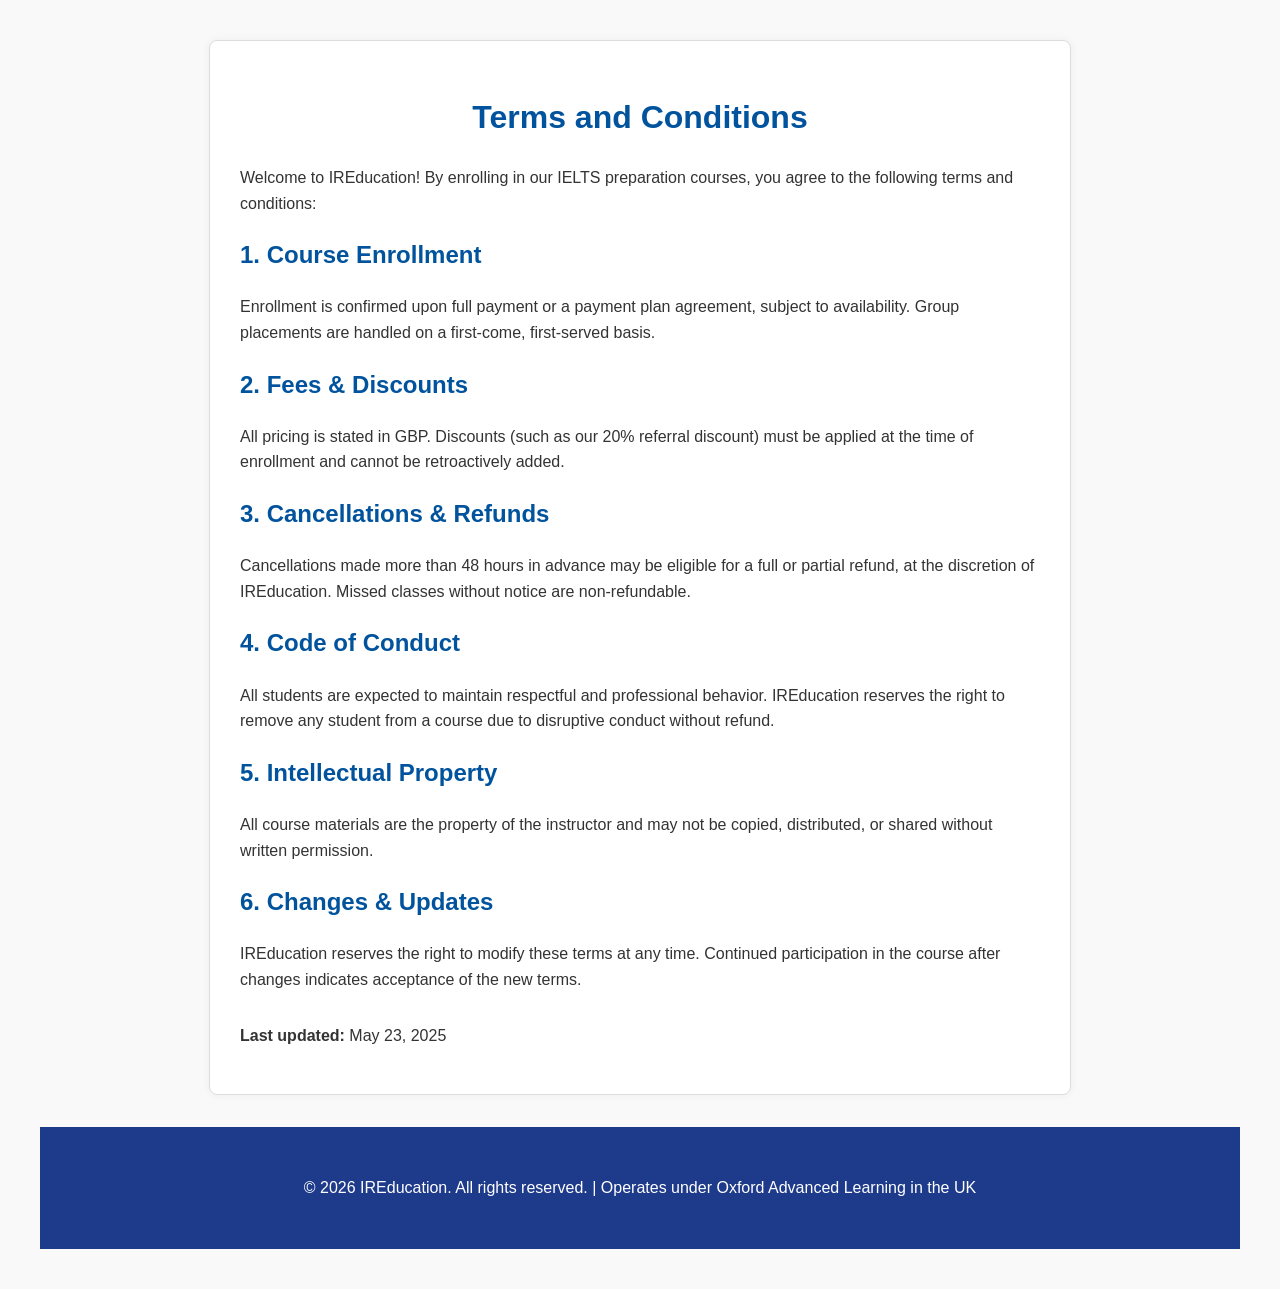
==== terms-and-conditions-ielts.html @ e7466556 "Rename IELTS T&C" ====
<!DOCTYPE html>
<html lang="en">
<head>
  <meta charset="UTF-8">
  <title>Terms and Conditions | IREducation</title>
  <link href="assets/styles.css" rel="stylesheet">
</head>
<body style="font-family: Arial, sans-serif; line-height: 1.6; margin: 40px; color: #333; background-color: #f9f9f9;">

  <div style="max-width: 800px; margin: auto; background-color: #fff; padding: 30px; border: 1px solid #ddd; border-radius: 8px; box-shadow: 0 0 10px rgba(0,0,0,0.05);">
    <h1 style="text-align: center; color: #00539C;">Terms and Conditions</h1>
    <p>Welcome to IREducation! By enrolling in our IELTS preparation courses, you agree to the following terms and conditions:</p>

    <h2 style="color: #00539C;">1. Course Enrollment</h2>
    <p>Enrollment is confirmed upon full payment or a payment plan agreement, subject to availability. Group placements are handled on a first-come, first-served basis.</p>

    <h2 style="color: #00539C;">2. Fees & Discounts</h2>
    <p>All pricing is stated in GBP. Discounts (such as our 20% referral discount) must be applied at the time of enrollment and cannot be retroactively added.</p>

    <h2 style="color: #00539C;">3. Cancellations & Refunds</h2>
    <p>Cancellations made more than 48 hours in advance may be eligible for a full or partial refund, at the discretion of IREducation. Missed classes without notice are non-refundable.</p>

    <h2 style="color: #00539C;">4. Code of Conduct</h2>
    <p>All students are expected to maintain respectful and professional behavior. IREducation reserves the right to remove any student from a course due to disruptive conduct without refund.</p>

    <h2 style="color: #00539C;">5. Intellectual Property</h2>
    <p>All course materials are the property of the instructor and may not be copied, distributed, or shared without written permission.</p>

    <h2 style="color: #00539C;">6. Changes & Updates</h2>
    <p>IREducation reserves the right to modify these terms at any time. Continued participation in the course after changes indicates acceptance of the new terms.</p>

    <p style="margin-top: 30px;"><strong>Last updated:</strong> May 23, 2025</p>
  </div>

<footer>
  <p>&copy; <span id="current-year"></span> IREducation. All rights reserved. | Operates under Oxford Advanced Learning in the UK</p>

  <script>
  document.getElementById('current-year').textContent = new Date().getFullYear();
  </script>
</footer>
</body>
</html>
---- assets/styles.css ----
body {
  font-family: 'Inter', sans-serif;
  margin: 0;
  padding: 0;
  background-color: #f7f8fc;
  color: #333;
  line-height: 1.6;
}
header {
  background-color: #1e3a8a;
  color: #fff;
  padding: 2rem;
  text-align: center;
}
nav {
  display: flex;
  flex-direction: column;
  padding: 1rem;
  background-color: #f5f5f5;
  font-weight: 600;
}

.nav-language,
.nav-main {
  display: flex;
  flex-wrap: wrap;
  gap: 1rem;
  justify-content: center;
  margin: 0.5rem 0;
}

/* Optional: adjust nav links on small screens */
@media (min-width: 600px) {
  nav {
    flex-direction: row;
    justify-content: space-between;
    align-items: center;
  }

  .nav-language,
  .nav-main {
    margin: 0;
  }

  .nav-language {
    justify-content: flex-start;
  }

  .nav-main {
    justify-content: flex-end;
  }
}
nav a {
  color: black;
  text-decoration: none;
  margin: 0 1rem;
  font-weight: 600;
}
nav a:hover {
  text-decoration: underline;
}
section {
  max-width: 1000px;
  margin: 2rem auto;
  padding: 1rem 2rem;
  background-color: #fff;
  border-radius: 12px;
  box-shadow: 0 2px 8px rgba(0,0,0,0.1);
}
h1, h2 {
  color: #1e3a8a;
}
footer {
  text-align: center;
  padding: 2rem;
  background-color: #1e3a8a;
  color: white;
  margin-top: 2rem;
}
.button {
  display: inline-flex;
  align-items: center;
  justify-content: center;
  min-height: 44px;
  background-color: #0056b3;
  color: white;
  padding: 0.65rem 1.25rem;
  text-decoration: none;
  border: 1px solid #0056b3;
  border-radius: 6px;
  font-weight: 700;
  line-height: 1.2;
  transition: all 0.2s ease;
}
.button:hover {
  background-color: #00428a;
  border-color: #00428a;
  text-decoration: none;
}
.button.secondary {
  background-color: #ffffff;
  color: #0056b3;
}
.button.secondary:hover {
  background-color: #eef6ff;
  border-color: #00428a;
  color: #00428a;
}
.cta-row {
  display: flex;
  flex-wrap: wrap;
  gap: 0.75rem;
  justify-content: center;
  margin-top: 1.25rem;
}
.platform-grid {
  display: grid;
  grid-template-columns: repeat(3, minmax(0, 1fr));
  gap: 20px;
  margin-top: 1.5rem;
  padding-bottom: 1rem;
}
.platform-card {
  background: #ffffff;
  border-radius: 12px;
  overflow: hidden;
  text-decoration: none;
  color: inherit;
  box-shadow: 0 4px 15px rgba(0,0,0,0.05);
  transition: all 0.3s ease;
  display: flex;
  flex-direction: column;
  border: 1px solid rgba(0,0,0,0.05);
  min-width: 0;
}
.platform-card:hover {
  transform: translateY(-5px);
  box-shadow: 0 10px 25px rgba(0,0,0,0.1);
  border-color: #0056b3;
  text-decoration: none;
}
.card-image {
  background-color: #ffffff;
  height: 150px;
  display: flex;
  align-items: center;
  justify-content: center;
  padding: 20px;
  border-bottom: 1px solid rgba(0,0,0,0.05);
  overflow: hidden;
  min-width: 0;
}
.card-image img {
  display: block;
  width: auto;
  height: auto;
  max-width: min(100%, 190px);
  max-height: 96px;
  object-fit: contain;
}
.card-content {
  padding: 25px;
  flex-grow: 1;
}
.card-content h2 {
  font-size: 1.4rem;
  font-weight: 600;
  margin-bottom: 10px;
  color: #333333;
  transition: all 0.3s ease;
}
.platform-card:hover .card-content h2 {
  color: #0056b3;
}
.card-content p {
  color: #666666;
  font-size: 0.95rem;
  margin: 0;
}
@media (min-width: 769px) {
  .featured-platform {
    grid-column: 1 / -1;
    flex-direction: row;
  }

  .featured-platform .card-image {
    width: 40%;
    flex: 0 0 40%;
    border-bottom: none;
    border-right: 1px solid rgba(0,0,0,0.05);
    height: auto;
    min-height: 250px;
  }

  .featured-platform .card-image img {
    max-width: min(100%, 360px);
    max-height: 210px;
  }

  .featured-platform .card-content {
    width: 60%;
    display: flex;
    flex-direction: column;
    justify-content: center;
    padding: 40px;
  }

  .featured-platform .card-content h2 {
    font-size: 2rem;
    margin-bottom: 15px;
  }

  .featured-platform .card-content p {
    font-size: 1.1rem;
    line-height: 1.7;
  }
}
@media (max-width: 768px) {
  .platform-grid {
    grid-template-columns: 1fr;
  }
}
html {
  scroll-behavior: smooth;
}
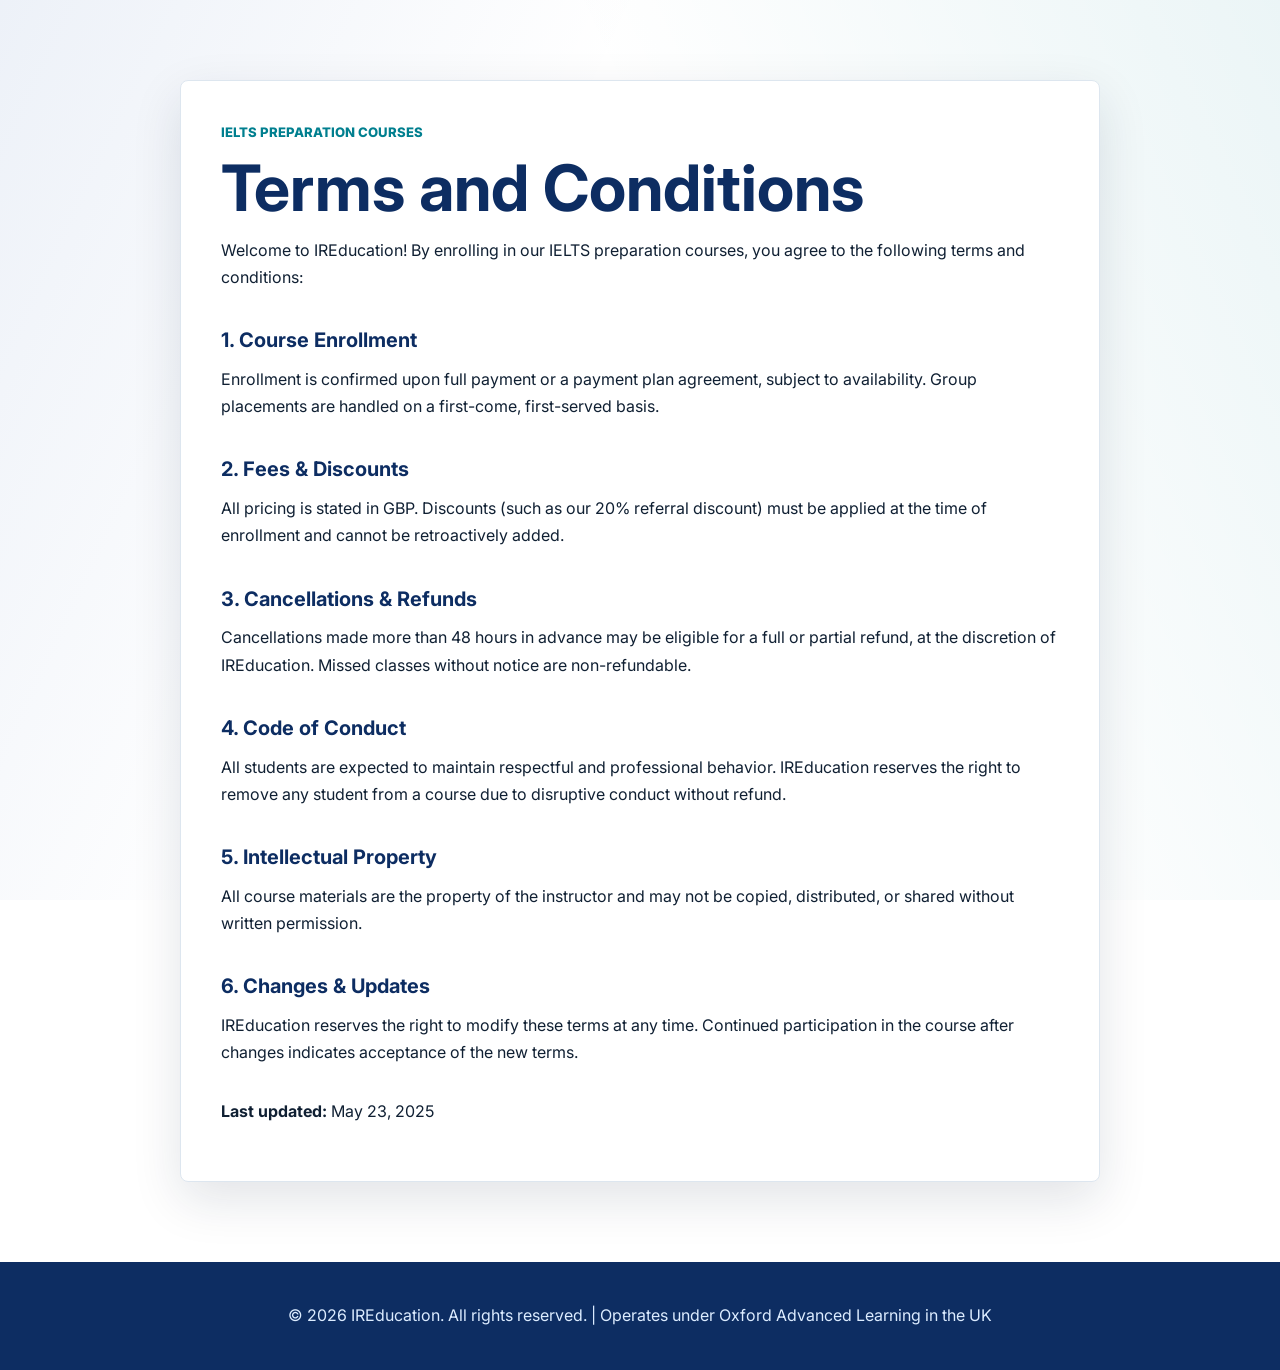
==== commit 34290601: "Refresh website design" ====
--- a/terms-and-conditions-ielts.html
+++ b/terms-and-conditions-ielts.html
@@ -2,35 +2,40 @@
 <html lang="en">
 <head>
   <meta charset="UTF-8">
+  <meta name="viewport" content="width=device-width, initial-scale=1.0">
   <title>Terms and Conditions | IREducation</title>
+  <link href="https://fonts.googleapis.com/css2?family=Inter:wght@400;600;800&display=swap" rel="stylesheet">
   <link href="assets/styles.css" rel="stylesheet">
 </head>
-<body style="font-family: Arial, sans-serif; line-height: 1.6; margin: 40px; color: #333; background-color: #f9f9f9;">
+<body>
 
-  <div style="max-width: 800px; margin: auto; background-color: #fff; padding: 30px; border: 1px solid #ddd; border-radius: 8px; box-shadow: 0 0 10px rgba(0,0,0,0.05);">
-    <h1 style="text-align: center; color: #00539C;">Terms and Conditions</h1>
+  <main class="simple-page">
+  <article class="terms-panel">
+    <p class="eyebrow">IELTS preparation courses</p>
+    <h1>Terms and Conditions</h1>
     <p>Welcome to IREducation! By enrolling in our IELTS preparation courses, you agree to the following terms and conditions:</p>
 
-    <h2 style="color: #00539C;">1. Course Enrollment</h2>
+    <h2>1. Course Enrollment</h2>
     <p>Enrollment is confirmed upon full payment or a payment plan agreement, subject to availability. Group placements are handled on a first-come, first-served basis.</p>
 
-    <h2 style="color: #00539C;">2. Fees & Discounts</h2>
+    <h2>2. Fees & Discounts</h2>
     <p>All pricing is stated in GBP. Discounts (such as our 20% referral discount) must be applied at the time of enrollment and cannot be retroactively added.</p>
 
-    <h2 style="color: #00539C;">3. Cancellations & Refunds</h2>
+    <h2>3. Cancellations & Refunds</h2>
     <p>Cancellations made more than 48 hours in advance may be eligible for a full or partial refund, at the discretion of IREducation. Missed classes without notice are non-refundable.</p>
 
-    <h2 style="color: #00539C;">4. Code of Conduct</h2>
+    <h2>4. Code of Conduct</h2>
     <p>All students are expected to maintain respectful and professional behavior. IREducation reserves the right to remove any student from a course due to disruptive conduct without refund.</p>
 
-    <h2 style="color: #00539C;">5. Intellectual Property</h2>
+    <h2>5. Intellectual Property</h2>
     <p>All course materials are the property of the instructor and may not be copied, distributed, or shared without written permission.</p>
 
-    <h2 style="color: #00539C;">6. Changes & Updates</h2>
+    <h2>6. Changes & Updates</h2>
     <p>IREducation reserves the right to modify these terms at any time. Continued participation in the course after changes indicates acceptance of the new terms.</p>
 
-    <p style="margin-top: 30px;"><strong>Last updated:</strong> May 23, 2025</p>
-  </div>
+    <p class="last-updated"><strong>Last updated:</strong> May 23, 2025</p>
+  </article>
+  </main>
 
 <footer>
   <p>&copy; <span id="current-year"></span> IREducation. All rights reserved. | Operates under Oxford Advanced Learning in the UK</p>
@@ -40,4 +45,4 @@
   </script>
 </footer>
 </body>
-</html>+</html>
--- a/assets/styles.css
+++ b/assets/styles.css
@@ -1,155 +1,350 @@
+:root {
+  --ink: #102033;
+  --muted: #596679;
+  --line: #dde6ef;
+  --paper: #ffffff;
+  --soft: #f5f8fb;
+  --blue: #174ea6;
+  --blue-dark: #0d2d62;
+  --teal: #007f8f;
+  --gold: #c68111;
+  --shadow: 0 18px 50px rgba(18, 36, 58, 0.12);
+}
+
+* {
+  box-sizing: border-box;
+}
+
+html {
+  scroll-behavior: smooth;
+}
+
 body {
-  font-family: 'Inter', sans-serif;
+  font-family: "Inter", Arial, sans-serif;
   margin: 0;
-  padding: 0;
-  background-color: #f7f8fc;
-  color: #333;
-  line-height: 1.6;
-}
+  background: var(--paper);
+  color: var(--ink);
+  line-height: 1.7;
+  text-rendering: optimizeLegibility;
+}
+
+body::before {
+  content: "";
+  position: fixed;
+  inset: 0;
+  z-index: -1;
+  background:
+    linear-gradient(115deg, rgba(23, 78, 166, 0.08), transparent 38%),
+    linear-gradient(245deg, rgba(0, 127, 143, 0.08), transparent 42%),
+    #ffffff;
+}
+
+a {
+  color: var(--blue);
+  text-underline-offset: 0.2em;
+}
+
+a:hover {
+  color: var(--teal);
+}
+
 header {
-  background-color: #1e3a8a;
-  color: #fff;
-  padding: 2rem;
+  min-height: 82vh;
+  display: flex;
+  align-items: center;
+  justify-content: center;
+  padding: 6.5rem 1.5rem 5rem;
+  color: #ffffff;
   text-align: center;
-}
+  background: var(--blue-dark);
+  background-position: center;
+  background-size: cover;
+  overflow: hidden;
+  border-bottom: 1px solid rgba(255, 255, 255, 0.16);
+}
+
+header.compact-hero {
+  min-height: auto;
+  padding: 4rem 1.5rem;
+}
+
+header.compact-hero .brand-logo {
+  width: min(220px, 58vw);
+}
+
+header.compact-hero h1 {
+  font-size: clamp(2.75rem, 7vw, 5rem);
+}
+
+.hero-inner {
+  width: min(980px, 100%);
+}
+
+.brand-logo {
+  width: min(300px, 68vw);
+  height: auto;
+  margin-bottom: 1.75rem;
+  border-radius: 8px;
+  background: #ffffff;
+  box-shadow: 0 18px 50px rgba(0, 0, 0, 0.24);
+}
+
+.eyebrow {
+  margin: 0 0 0.65rem;
+  color: #c8edf1;
+  font-size: 0.82rem;
+  font-weight: 800;
+  letter-spacing: 0;
+  text-transform: uppercase;
+}
+
+header h1 {
+  margin: 0;
+  color: #ffffff;
+  font-size: clamp(3rem, 8vw, 6.8rem);
+  line-height: 0.95;
+  letter-spacing: 0;
+}
+
+.hero-copy {
+  max-width: 760px;
+  margin: 1.35rem auto 0;
+  color: #eef7ff;
+  font-size: clamp(1.1rem, 2.5vw, 1.55rem);
+  font-weight: 600;
+}
+
+.hero-actions,
+.cta-row {
+  display: flex;
+  flex-wrap: wrap;
+  gap: 0.85rem;
+  justify-content: center;
+}
+
+.hero-actions {
+  margin-top: 2rem;
+}
+
 nav {
+  position: sticky;
+  top: 0;
+  z-index: 20;
   display: flex;
   flex-direction: column;
-  padding: 1rem;
-  background-color: #f5f5f5;
-  font-weight: 600;
+  gap: 0.65rem;
+  padding: 0.85rem clamp(1rem, 3vw, 2.25rem);
+  background: rgba(255, 255, 255, 0.9);
+  border-bottom: 1px solid rgba(221, 230, 239, 0.85);
+  backdrop-filter: blur(16px);
+  font-weight: 700;
 }
 
 .nav-language,
 .nav-main {
   display: flex;
   flex-wrap: wrap;
-  gap: 1rem;
+  gap: 0.55rem 1rem;
   justify-content: center;
-  margin: 0.5rem 0;
-}
-
-/* Optional: adjust nav links on small screens */
-@media (min-width: 600px) {
-  nav {
-    flex-direction: row;
-    justify-content: space-between;
-    align-items: center;
-  }
-
-  .nav-language,
-  .nav-main {
-    margin: 0;
-  }
-
-  .nav-language {
-    justify-content: flex-start;
-  }
-
-  .nav-main {
-    justify-content: flex-end;
-  }
-}
+  align-items: center;
+}
+
 nav a {
-  color: black;
+  color: var(--ink);
   text-decoration: none;
-  margin: 0 1rem;
-  font-weight: 600;
-}
+  font-size: 0.92rem;
+  line-height: 1.2;
+  white-space: nowrap;
+}
+
 nav a:hover {
-  text-decoration: underline;
-}
+  color: var(--blue);
+  text-decoration: none;
+}
+
 section {
-  max-width: 1000px;
-  margin: 2rem auto;
-  padding: 1rem 2rem;
-  background-color: #fff;
-  border-radius: 12px;
-  box-shadow: 0 2px 8px rgba(0,0,0,0.1);
-}
-h1, h2 {
-  color: #1e3a8a;
-}
-footer {
-  text-align: center;
-  padding: 2rem;
-  background-color: #1e3a8a;
-  color: white;
-  margin-top: 2rem;
-}
-.button {
+  width: min(1080px, calc(100% - 2rem));
+  margin: 0 auto;
+  padding: clamp(3rem, 7vw, 5.5rem) 0;
+  border-bottom: 1px solid var(--line);
+  scroll-margin-top: 6rem;
+}
+
+section:last-of-type {
+  border-bottom: 0;
+}
+
+section > h2 {
+  max-width: 820px;
+  margin: 0 0 1rem;
+  color: var(--blue-dark);
+  font-size: clamp(2rem, 4.5vw, 3.35rem);
+  line-height: 1.05;
+  letter-spacing: 0;
+}
+
+section > h3 {
+  margin: 0 0 0.75rem;
+  color: var(--teal);
+  font-size: 1.08rem;
+  text-transform: uppercase;
+}
+
+section > p,
+section > ul {
+  max-width: 850px;
+}
+
+p {
+  margin: 0 0 1rem;
+}
+
+ul {
+  padding-left: 1.25rem;
+  color: var(--muted);
+}
+
+li + li {
+  margin-top: 0.35rem;
+}
+
+strong {
+  color: var(--ink);
+}
+
+.iframe-wrapper {
+  position: relative;
+  width: 100%;
+  margin: 2.5rem 0 0;
+  aspect-ratio: 16 / 9;
+  overflow: hidden;
+  border: 1px solid rgba(221, 230, 239, 0.85);
+  border-radius: 8px;
+  box-shadow: var(--shadow);
+}
+
+.iframe-wrapper iframe {
+  position: absolute;
+  inset: 0;
+  width: 100%;
+  height: 100%;
+  border: 0;
+}
+
+.profile-section {
+  margin-top: 1rem;
+  padding: 1.25rem;
+  background: var(--soft);
+  border: 1px solid var(--line);
+  border-radius: 8px;
+}
+
+.profile-section:first-of-type {
+  margin-top: 2.5rem;
+}
+
+.profile h3 {
+  margin: 0 0 0.45rem;
+  color: var(--blue-dark);
+  font-size: 1.25rem;
+}
+
+.profile p {
+  color: #38475a;
+}
+
+.profile p:last-child {
+  margin-bottom: 0;
+}
+
+.button,
+.home-button {
   display: inline-flex;
   align-items: center;
   justify-content: center;
-  min-height: 44px;
-  background-color: #0056b3;
-  color: white;
-  padding: 0.65rem 1.25rem;
+  min-height: 46px;
+  padding: 0.72rem 1.1rem;
+  color: #ffffff;
+  background: var(--blue);
+  border: 1px solid var(--blue);
+  border-radius: 8px;
+  font-weight: 800;
+  line-height: 1.2;
+  text-align: center;
   text-decoration: none;
-  border: 1px solid #0056b3;
-  border-radius: 6px;
-  font-weight: 700;
-  line-height: 1.2;
-  transition: all 0.2s ease;
-}
-.button:hover {
-  background-color: #00428a;
-  border-color: #00428a;
+  transition: transform 0.2s ease, background-color 0.2s ease, border-color 0.2s ease;
+}
+
+.button:hover,
+.home-button:hover {
+  color: #ffffff;
+  background: var(--teal);
+  border-color: var(--teal);
   text-decoration: none;
-}
+  transform: translateY(-1px);
+}
+
 .button.secondary {
-  background-color: #ffffff;
-  color: #0056b3;
-}
+  color: var(--blue-dark);
+  background: #ffffff;
+  border-color: rgba(255, 255, 255, 0.78);
+}
+
+section .button.secondary {
+  border-color: var(--line);
+}
+
 .button.secondary:hover {
-  background-color: #eef6ff;
-  border-color: #00428a;
-  color: #00428a;
-}
+  color: #ffffff;
+  background: var(--gold);
+  border-color: var(--gold);
+}
+
 .cta-row {
-  display: flex;
-  flex-wrap: wrap;
-  gap: 0.75rem;
-  justify-content: center;
-  margin-top: 1.25rem;
-}
+  margin-top: 1.5rem;
+  justify-content: flex-start;
+}
+
 .platform-grid {
   display: grid;
   grid-template-columns: repeat(3, minmax(0, 1fr));
-  gap: 20px;
-  margin-top: 1.5rem;
-  padding-bottom: 1rem;
-}
+  gap: 1rem;
+  margin-top: 2rem;
+}
+
 .platform-card {
-  background: #ffffff;
-  border-radius: 12px;
-  overflow: hidden;
-  text-decoration: none;
-  color: inherit;
-  box-shadow: 0 4px 15px rgba(0,0,0,0.05);
-  transition: all 0.3s ease;
+  min-width: 0;
   display: flex;
   flex-direction: column;
-  border: 1px solid rgba(0,0,0,0.05);
-  min-width: 0;
-}
+  overflow: hidden;
+  color: inherit;
+  background: #ffffff;
+  border: 1px solid var(--line);
+  border-radius: 8px;
+  box-shadow: 0 10px 30px rgba(18, 36, 58, 0.08);
+  text-decoration: none;
+  transition: transform 0.2s ease, box-shadow 0.2s ease, border-color 0.2s ease;
+}
+
 .platform-card:hover {
-  transform: translateY(-5px);
-  box-shadow: 0 10px 25px rgba(0,0,0,0.1);
-  border-color: #0056b3;
+  border-color: rgba(0, 127, 143, 0.55);
+  box-shadow: var(--shadow);
   text-decoration: none;
-}
+  transform: translateY(-4px);
+}
+
 .card-image {
-  background-color: #ffffff;
-  height: 150px;
   display: flex;
   align-items: center;
   justify-content: center;
-  padding: 20px;
-  border-bottom: 1px solid rgba(0,0,0,0.05);
-  overflow: hidden;
-  min-width: 0;
-}
+  min-height: 150px;
+  padding: 1.25rem;
+  background:
+    linear-gradient(135deg, rgba(23, 78, 166, 0.08), rgba(0, 127, 143, 0.08)),
+    #ffffff;
+  border-bottom: 1px solid var(--line);
+}
+
 .card-image img {
   display: block;
   width: auto;
@@ -158,26 +353,103 @@
   max-height: 96px;
   object-fit: contain;
 }
+
 .card-content {
-  padding: 25px;
-  flex-grow: 1;
-}
+  flex: 1;
+  padding: 1.35rem;
+}
+
 .card-content h2 {
-  font-size: 1.4rem;
-  font-weight: 600;
-  margin-bottom: 10px;
-  color: #333333;
-  transition: all 0.3s ease;
-}
-.platform-card:hover .card-content h2 {
-  color: #0056b3;
-}
+  margin: 0 0 0.55rem;
+  color: var(--ink);
+  font-size: 1.3rem;
+  line-height: 1.15;
+}
+
 .card-content p {
-  color: #666666;
-  font-size: 0.95rem;
   margin: 0;
-}
+  color: var(--muted);
+  font-size: 0.96rem;
+}
+
+.simple-page {
+  width: min(920px, calc(100% - 2rem));
+  margin: 0 auto;
+  padding: clamp(3rem, 7vw, 5rem) 0;
+}
+
+.terms-panel {
+  padding: clamp(1.5rem, 4vw, 2.5rem);
+  background: #ffffff;
+  border: 1px solid var(--line);
+  border-radius: 8px;
+  box-shadow: var(--shadow);
+}
+
+.terms-panel .eyebrow {
+  color: var(--teal);
+}
+
+.terms-panel h1 {
+  margin: 0 0 1rem;
+  color: var(--blue-dark);
+  font-size: clamp(2.25rem, 6vw, 4rem);
+  line-height: 1.05;
+}
+
+.terms-panel h2 {
+  margin: 2rem 0 0.55rem;
+  color: var(--blue-dark);
+  font-size: 1.25rem;
+}
+
+.last-updated {
+  margin-top: 2rem;
+}
+
+.not-found-main {
+  width: min(760px, calc(100% - 2rem));
+  margin: 0 auto;
+  padding: clamp(3rem, 8vw, 5rem) 0;
+  text-align: center;
+}
+
+.not-found-main h2 {
+  margin: 0 0 0.75rem;
+  color: var(--blue-dark);
+  font-size: clamp(2rem, 5vw, 3.4rem);
+  line-height: 1.05;
+}
+
+.redirect-message {
+  color: var(--muted);
+  font-size: 1.08rem;
+}
+
+footer {
+  margin-top: 0;
+  padding: 2.5rem 1.25rem;
+  color: #dcecff;
+  text-align: center;
+  background: var(--blue-dark);
+}
+
+footer p {
+  margin: 0;
+}
+
 @media (min-width: 769px) {
+  nav {
+    flex-direction: row;
+    justify-content: space-between;
+    align-items: center;
+  }
+
+  .nav-language,
+  .nav-main {
+    justify-content: flex-start;
+  }
+
   .featured-platform {
     grid-column: 1 / -1;
     flex-direction: row;
@@ -186,10 +458,9 @@
   .featured-platform .card-image {
     width: 40%;
     flex: 0 0 40%;
-    border-bottom: none;
-    border-right: 1px solid rgba(0,0,0,0.05);
-    height: auto;
-    min-height: 250px;
+    min-height: 260px;
+    border-right: 1px solid var(--line);
+    border-bottom: 0;
   }
 
   .featured-platform .card-image img {
@@ -198,28 +469,88 @@
   }
 
   .featured-platform .card-content {
-    width: 60%;
     display: flex;
     flex-direction: column;
     justify-content: center;
-    padding: 40px;
+    padding: clamp(2rem, 5vw, 3rem);
   }
 
   .featured-platform .card-content h2 {
-    font-size: 2rem;
-    margin-bottom: 15px;
+    font-size: 2.2rem;
   }
 
   .featured-platform .card-content p {
-    font-size: 1.1rem;
-    line-height: 1.7;
-  }
-}
+    font-size: 1.08rem;
+  }
+}
+
 @media (max-width: 768px) {
+  header {
+    min-height: 76vh;
+    padding-top: 4.75rem;
+  }
+
+  .brand-logo {
+    width: min(220px, 70vw);
+  }
+
+  nav {
+    gap: 0.5rem;
+    padding: 0.65rem 0 max(0.65rem, env(safe-area-inset-bottom));
+  }
+
+  .nav-language {
+    width: 100%;
+    padding: 0 1rem;
+    gap: 0.45rem 0.75rem;
+    font-size: 0.88rem;
+  }
+
+  .nav-main {
+    width: 100%;
+    flex-wrap: nowrap;
+    justify-content: flex-start;
+    gap: 0.5rem;
+    overflow-x: auto;
+    overscroll-behavior-x: contain;
+    padding: 0 1rem 0.1rem;
+    scroll-padding-inline: 1rem;
+    -webkit-overflow-scrolling: touch;
+    scrollbar-width: none;
+  }
+
+  .nav-main::-webkit-scrollbar {
+    display: none;
+  }
+
+  .nav-main a {
+    flex: 0 0 auto;
+    min-height: 38px;
+    display: inline-flex;
+    align-items: center;
+    padding: 0.55rem 0.78rem;
+    background: #ffffff;
+    border: 1px solid var(--line);
+    border-radius: 8px;
+    box-shadow: 0 6px 18px rgba(18, 36, 58, 0.08);
+  }
+
+  section {
+    scroll-margin-top: 7.5rem;
+  }
+
   .platform-grid {
     grid-template-columns: 1fr;
   }
-}
-html {
-  scroll-behavior: smooth;
-}
+
+  .cta-row,
+  .hero-actions {
+    align-items: stretch;
+    flex-direction: column;
+  }
+
+  .button,
+  .home-button {
+    width: 100%;
+  }
+}
